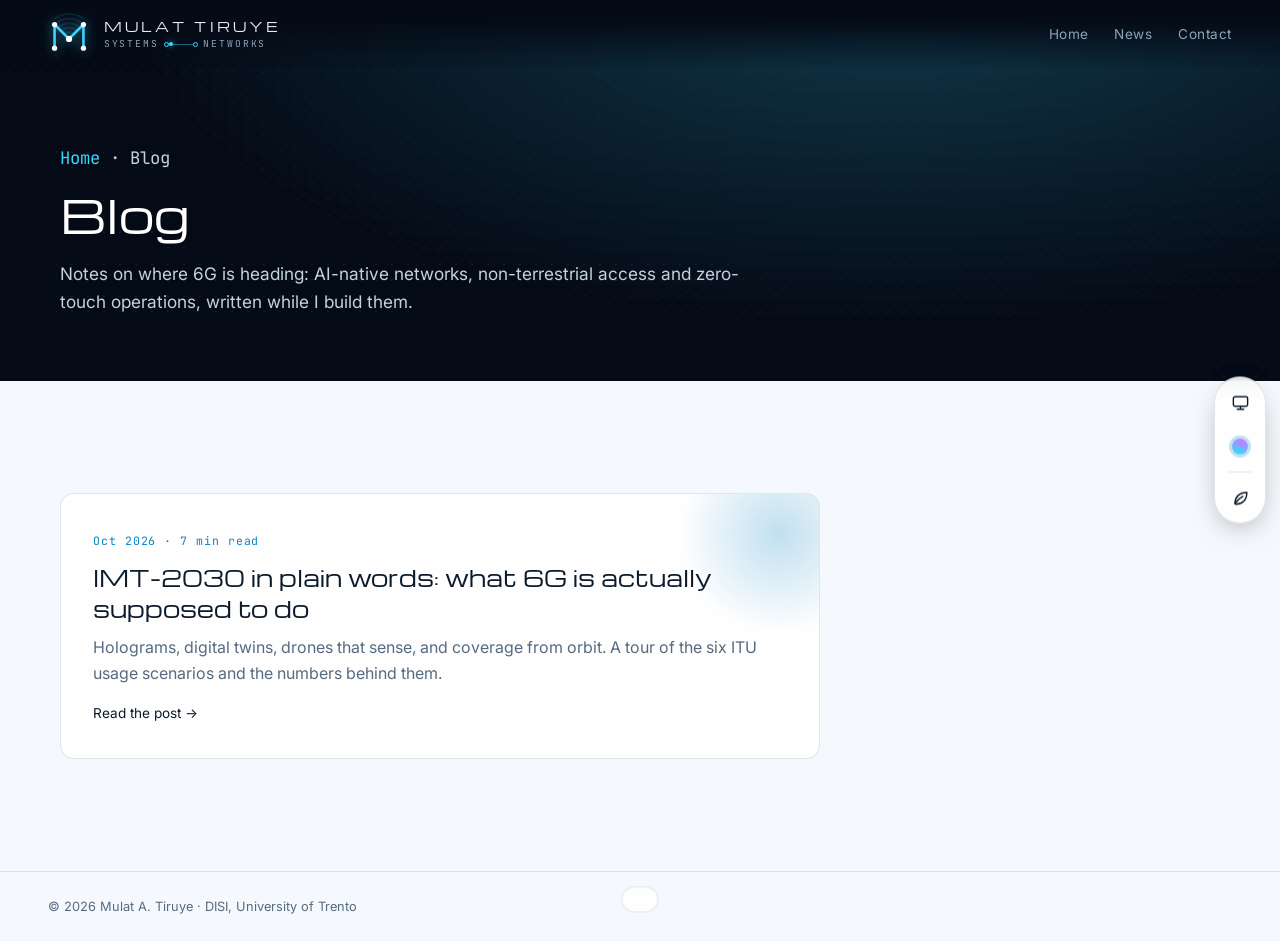
==== blog/index.html @ bb145d87 "Add 6G sky scene to hero and a blog with IMT-2030 post - Hero: original SVG scene, lattice towers, A" ====
<!doctype html>
<html lang="en" data-accent="cyan">
<head>
  <meta charset="utf-8" />
  <meta name="viewport" content="width=device-width, initial-scale=1" />
  <title>Blog · Mulat A. Tiruye</title>
  <meta name="description" content="Notes on 6G, AI-native networks and zero-touch orchestration by Mulat A. Tiruye." />
  <meta name="author" content="Mulat A. Tiruye" />
  <meta name="theme-color" content="#050b16" />
  <link rel="icon" type="image/svg+xml" href="/assets/logo.svg" />
  <link rel="preconnect" href="https://fonts.googleapis.com" />
  <link rel="preconnect" href="https://fonts.gstatic.com" crossorigin />
  <link href="https://fonts.googleapis.com/css2?family=Michroma&family=Inter:wght@400;500;600&family=JetBrains+Mono:wght@400;500&display=swap" rel="stylesheet" />
  <link rel="stylesheet" href="/styles.css" />
  <script>
    (function () {
      var d = document.documentElement, g = function (k) { try { return localStorage.getItem(k); } catch (e) { return null; } };
      var mode = g("mode") || "system", accent = g("accent") || "cyan";
      var eco = g("eco") || ((navigator.connection && navigator.connection.saveData) ? "on" : "off");
      d.dataset.mode = mode; d.dataset.accent = accent; d.dataset.eco = eco;
      d.dataset.theme = mode === "system" ? (matchMedia("(prefers-color-scheme: light)").matches ? "light" : "dark") : mode;
    })();
  </script>
</head>
<body>
  <header class="nav force-dark" id="nav">
    <a class="brand" href="/" aria-label="Mulat A. Tiruye, home">
      <svg class="logo" viewBox="0 0 32 32" aria-hidden="true">
        <g fill="none" stroke="currentColor" stroke-linecap="round" stroke-linejoin="round">
          <path class="logo-m" stroke-width="2" d="M5 26V8l11 11L27 8v18"/>
          <g class="logo-beam">
            <path stroke-width="1.9" d="M13.13 14.9A5 5 0 0 1 18.87 14.9"/>
            <path stroke-width="1.7" d="M11.12 12.04A8.5 8.5 0 0 1 20.88 12.04"/>
            <path stroke-width="1.5" d="M9.12 9.17A12 12 0 0 1 22.88 9.17"/>
            <path stroke-width="1.3" d="M7.11 6.3A15.5 15.5 0 0 1 24.89 6.3"/>
            <path stroke-width="1.1" d="M5.1 3.44A19 19 0 0 1 26.9 3.44"/>
          </g>
        </g>
        <g class="logo-nodes"><circle cx="5" cy="26" r="2"/><circle cx="5" cy="8" r="2"/><circle cx="16" cy="19" r="2.4"/><circle cx="27" cy="8" r="2"/><circle cx="27" cy="26" r="2"/></g>
      </svg>
      <span class="brand-text">MULAT TIRUYE<small class="brand-sub">Systems<i class="brand-link" aria-hidden="true"><span></span></i>Networks</small></span>
    </a>
    <nav>
      <a href="/">Home</a>
      <a href="/#news">News</a>
      <a href="/#contact">Contact</a>
    </nav>
  </header>

  <section class="post-hero force-dark">
    <div class="wrap">
      <p class="crumbs"><a href="/">Home</a> · Blog</p>
      <h1>Blog</h1>
      <p>Notes on where 6G is heading: AI-native networks, non-terrestrial access and zero-touch operations, written while I build them.</p>
    </div>
  </section>

  <main class="section">
    <div class="wrap">
      <ul class="posts">
        <li>
          <a class="blog-card" href="/blog/imt-2030.html">
            <span class="blog-meta">Oct 2026 · 7 min read</span>
            <h3>IMT-2030 in plain words: what 6G is actually supposed to do</h3>
            <p>Holograms, digital twins, drones that sense, and coverage from orbit. A tour of the six ITU usage scenarios and the numbers behind them.</p>
            <span class="more">Read the post →</span>
          </a>
        </li>
      </ul>
    </div>
  </main>

  <footer class="foot">
    <span>© <span id="year"></span> Mulat A. Tiruye · DISI, University of Trento</span>
    <span class="eco-badge">🌱 Eco mode: fewer pixels, less power</span>
  </footer>

  <aside class="dock" aria-label="Display options">
    <button id="modeBtn" data-tip="Theme: system" aria-label="Change colour theme">
      <svg class="mode-ico system" viewBox="0 0 24 24"><rect x="3" y="4" width="18" height="12" rx="2"/><path d="M8 20h8M12 16v4"/></svg>
      <svg class="mode-ico light" viewBox="0 0 24 24"><circle cx="12" cy="12" r="4"/><path d="M12 2v2M12 20v2M4.9 4.9l1.4 1.4M17.7 17.7l1.4 1.4M2 12h2M20 12h2M4.9 19.1l1.4-1.4M17.7 6.3l1.4-1.4"/></svg>
      <svg class="mode-ico dark" viewBox="0 0 24 24"><path d="M20 14.5A8 8 0 1 1 9.5 4a6.5 6.5 0 0 0 10.5 10.5z"/></svg>
    </button>
    <button id="accentBtn" data-tip="Colour: Cyan Nova" aria-label="Change accent colour"><span class="accent-dot"></span></button>
    <div class="dock-sep"></div>
    <button id="ecoBtn" data-tip="Eco mode: off" aria-label="Toggle eco power-saving mode" aria-pressed="false">
      <svg class="leaf" viewBox="0 0 24 24"><path d="M5 19c0-8 5-14 15-14 0 10-6 15-14 15"/><path d="M5 19c3-4 6-7 10-9"/></svg>
    </button>
  </aside>
  <div class="toast" id="toast" role="status" aria-live="polite"></div>

  <script src="/ui.js" defer></script>
</body>
</html>
---- styles.css ----
/* ================= tokens ================= */
:root {
  --bg: #050b16;
  --bg-2: #08121f;
  --surface: rgba(14, 28, 46, 0.6);
  --line: rgba(120, 190, 230, 0.14);
  --text: #e4eef7;
  --text-2: #c3d2df;
  --strong: #ffffff;
  --muted: #8ea3b8;
  --accent: #39d5ff;
  --accent-rgb: 57, 213, 255;
  --on-accent: #031019;
  --glow: 0 0 24px rgba(var(--accent-rgb), 0.45);
  --display: "Michroma", "Inter", sans-serif;
  --sans: "Inter", system-ui, sans-serif;
  --mono: "JetBrains Mono", ui-monospace, monospace;
  --radius: 14px;
  --eco: #3ddc84;
  color-scheme: dark;
}
html[data-accent="violet"] {
  --bg: #0b0716;
  --bg-2: #120b22;
  --surface: rgba(34, 18, 52, 0.6);
  --line: rgba(200, 140, 255, 0.15);
  --accent: #c77dff;
  --accent-rgb: 199, 125, 255;
}

/* light theme (hero + instrument screens stay dark via .force-dark) */
html[data-theme="light"] {
  --bg: #f5f8fc;
  --bg-2: #eaf1f8;
  --surface: rgba(255, 255, 255, 0.85);
  --line: rgba(12, 50, 90, 0.12);
  --text: #0c1b2b;
  --text-2: #2b4054;
  --strong: #000;
  --muted: #566b7f;
  --accent: #0a86c2;
  --accent-rgb: 10, 134, 194;
  --on-accent: #fff;
  --glow: 0 0 18px rgba(var(--accent-rgb), 0.25);
  color-scheme: light;
}
html[data-theme="light"][data-accent="violet"] {
  --bg: #faf7fe;
  --bg-2: #f1eafa;
  --line: rgba(80, 30, 130, 0.12);
  --accent: #7c3aed;
  --accent-rgb: 124, 58, 237;
}
html[data-theme="light"] .force-dark {
  --bg: #050b16; --bg-2: #08121f; --surface: rgba(14, 28, 46, 0.6); --line: rgba(120, 190, 230, 0.14);
  --text: #e4eef7; --text-2: #c3d2df; --strong: #fff; --muted: #8ea3b8;
  --accent: #39d5ff; --accent-rgb: 57, 213, 255; --on-accent: #031019;
  --glow: 0 0 24px rgba(var(--accent-rgb), 0.45);
  color-scheme: dark;
}
html[data-theme="light"][data-accent="violet"] .force-dark {
  --bg: #0b0716; --bg-2: #120b22; --surface: rgba(34, 18, 52, 0.6); --line: rgba(200, 140, 255, 0.15);
  --accent: #c77dff; --accent-rgb: 199, 125, 255;
}

/* ================= base ================= */
* { box-sizing: border-box; }
html { scroll-behavior: smooth; }
body {
  margin: 0;
  background: var(--bg);
  color: var(--text);
  font: 16px/1.65 var(--sans);
  -webkit-font-smoothing: antialiased;
  transition: background 0.5s, color 0.5s;
}
a { color: var(--accent); text-decoration: none; }
a:hover { text-decoration: underline; }
b { color: var(--strong); font-weight: 600; }
.mono { font-family: var(--mono); font-size: 0.78rem; color: var(--muted); }

/* ================= nav ================= */
.nav {
  position: fixed; inset: 0 0 auto 0; z-index: 20;
  display: flex; align-items: center; gap: 2rem;
  padding: 0.85rem clamp(1rem, 4vw, 3rem);
  color: var(--text);
  background: linear-gradient(var(--bg) 30%, transparent);
  transition: background 0.4s;
}
.brand { color: var(--text); display: flex; align-items: center; gap: 0.85rem; }
.brand:hover { text-decoration: none; }
.logo { width: 42px; height: 42px; color: var(--accent); overflow: visible; filter: drop-shadow(0 0 6px rgba(var(--accent-rgb), 0.55)); transition: filter 0.3s, transform 0.3s; }
.brand:hover .logo { filter: drop-shadow(0 0 12px rgba(var(--accent-rgb), 0.95)); transform: scale(1.06); }
.logo-nodes { fill: var(--strong); }
.logo-m { stroke-dasharray: 80; stroke-dashoffset: 80; animation: draw 1.4s 0.2s ease-out forwards; }
@keyframes draw { to { stroke-dashoffset: 0; } }
.logo-beam path { opacity: 0.12; animation: beam 2.6s ease-out infinite; }
.logo-beam path:nth-child(2) { animation-delay: 0.18s; }
.logo-beam path:nth-child(3) { animation-delay: 0.36s; }
.logo-beam path:nth-child(4) { animation-delay: 0.54s; }
.logo-beam path:nth-child(5) { animation-delay: 0.72s; }
@keyframes beam { 0% { opacity: 0.12; } 18% { opacity: 1; } 60%, 100% { opacity: 0.12; } }
.brand-text { font-family: var(--display); font-size: 0.82rem; letter-spacing: 0.24em; display: flex; flex-direction: column; gap: 0.2rem; line-height: 1.2; }
/* Systems o--*--o Networks: a tiny link with a packet in flight */
.brand-sub { display: flex; align-items: center; gap: 0.5rem; font-family: var(--mono); font-size: 0.6rem; letter-spacing: 0.2em; text-transform: uppercase; color: var(--muted); }
.brand-link { position: relative; display: inline-block; width: 28px; height: 1px; background: rgba(var(--accent-rgb), 0.45); }
.brand-link::before, .brand-link::after { content: ""; position: absolute; top: -2px; width: 5px; height: 5px; border-radius: 50%; border: 1px solid var(--accent); background: var(--bg); box-sizing: border-box; }
.brand-link::before { left: -3px; }
.brand-link::after { right: -3px; }
.brand-link span { position: absolute; top: -1.5px; left: 2px; width: 4px; height: 4px; border-radius: 50%; background: var(--accent); box-shadow: 0 0 6px var(--accent); animation: pkt 1.8s ease-in-out infinite alternate; }
@keyframes pkt { to { left: calc(100% - 6px); } }
.nav nav { display: flex; gap: 1.6rem; margin-left: auto; }
.nav nav a { color: var(--muted); font-size: 0.85rem; letter-spacing: 0.04em; position: relative; }
.nav nav a::after { content: ""; position: absolute; left: 0; right: 0; bottom: -4px; height: 1px; background: var(--accent); transform: scaleX(0); transition: transform 0.25s; }
.nav nav a:hover { color: var(--text); text-decoration: none; }
.nav nav a:hover::after { transform: scaleX(1); }

/* ================= hero ================= */
.hero {
  position: relative; min-height: 100vh; min-height: 100svh;
  display: grid; place-items: center; text-align: center; overflow: hidden;
  background: radial-gradient(ellipse at 50% 40%, rgba(var(--accent-rgb), 0.12), transparent 60%), var(--bg);
  color: var(--text);
}
#heroCanvas { position: absolute; inset: 0; width: 100%; height: 100%; }
.hero-inner { position: relative; z-index: 2; padding: 6rem 1rem 4rem; max-width: 1100px; }
.hero h1 {
  font-family: var(--display); font-weight: 400; text-transform: uppercase;
  font-size: clamp(1.8rem, 6vw, 4.6rem); line-height: 1.15; margin: 0;
  letter-spacing: 0.02em; color: var(--strong);
  text-shadow: 0 0 18px rgba(var(--accent-rgb), 0.55), 0 0 60px rgba(var(--accent-rgb), 0.25);
}
.hero h1 .small { display: block; font-size: 0.5em; letter-spacing: 0.12em; margin-bottom: 0.4em; }
.lede { max-width: 640px; margin: 1.8rem auto 0; color: var(--text-2); font-size: 1.08rem; }
.cta { display: flex; gap: 0.8rem; justify-content: center; flex-wrap: wrap; margin-top: 2rem; }
.btn {
  display: inline-block; padding: 0.7rem 1.3rem; border-radius: 99px;
  border: 1px solid rgba(var(--accent-rgb), 0.4); color: var(--text);
  font-size: 0.9rem; font-weight: 500; transition: 0.2s;
}
.btn:hover { text-decoration: none; border-color: var(--accent); box-shadow: var(--glow); }
.btn.primary { background: var(--accent); color: var(--on-accent); border-color: var(--accent); }
.btn[aria-disabled="true"] { opacity: 0.45; cursor: default; pointer-events: none; }
.keywords {
  list-style: none; padding: 0.7rem 0 0; margin: 3rem auto 0;
  display: flex; flex-wrap: wrap; justify-content: center; gap: 0.35rem 1.1rem;
  border-top: 1px solid rgba(var(--accent-rgb), 0.35);
  font-family: var(--mono); font-size: 0.72rem; letter-spacing: 0.08em; text-transform: uppercase; color: var(--text-2);
}
.keywords li + li::before { content: "·"; margin-right: 1.1rem; color: var(--accent); }
.scroll-cue {
  position: absolute; bottom: 2rem; left: 50%; z-index: 2; width: 22px; height: 36px;
  border: 1px solid var(--muted); border-radius: 12px; transform: translateX(-50%);
}
.scroll-cue::after {
  content: ""; position: absolute; left: 50%; top: 7px; width: 3px; height: 7px;
  background: var(--accent); border-radius: 2px; transform: translateX(-50%);
  animation: cue 1.8s infinite;
}
@keyframes cue { 0% { opacity: 0; transform: translate(-50%, 0); } 40% { opacity: 1; } 100% { opacity: 0; transform: translate(-50%, 12px); } }

/* ================= sections ================= */
.section { padding: clamp(4rem, 9vw, 7rem) 0; position: relative; }
.section.alt { background: var(--bg-2); border-block: 1px solid var(--line); }
.wrap { width: min(1160px, 100% - 2rem); margin-inline: auto; }
.sec-head { margin-bottom: 2.5rem; max-width: 680px; }
.sec-num { font-family: var(--mono); font-size: 0.75rem; color: var(--accent); letter-spacing: 0.2em; }
.sec-head h2 { font-family: var(--display); font-weight: 400; font-size: clamp(1.4rem, 3vw, 2rem); margin: 0.4rem 0 0.6rem; letter-spacing: 0.03em; }
.sec-head p { color: var(--muted); margin: 0; }

/* BUC-6G stack panel */
.stack-panel {
  display: grid; grid-template-columns: 1fr 1.1fr; gap: clamp(1.5rem, 4vw, 3.5rem); align-items: center;
  margin-bottom: 2rem; padding: clamp(1.5rem, 4vw, 3rem);
  border: 1px solid var(--line); border-radius: var(--radius);
  background:
    radial-gradient(ellipse at 85% 50%, rgba(var(--accent-rgb), 0.16), transparent 60%),
    radial-gradient(circle, rgba(var(--accent-rgb), 0.12) 1px, transparent 1.5px) 0 0 / 14px 14px,
    var(--bg-2);
  box-shadow: 0 30px 80px -40px rgba(var(--accent-rgb), 0.45);
}
.stack-tag { font-family: var(--display); font-size: 0.75rem; letter-spacing: 0.35em; color: var(--accent); margin: 0; }
.stack-copy h3 { font-family: var(--display); font-weight: 400; font-size: clamp(1.15rem, 2.4vw, 1.6rem); line-height: 1.4; margin: 0.8rem 0 1rem; }
.stack-copy p:last-child { color: var(--muted); margin: 0; }
.stack { list-style: none; margin: 0; padding: 0; display: grid; gap: 0.55rem; position: relative; }
.stack::before {
  content: ""; position: absolute; left: 4.7rem; top: 0; bottom: 0; width: 1px;
  background: linear-gradient(transparent, rgba(var(--accent-rgb), 0.6), transparent);
}
.stack::after {
  content: ""; position: absolute; left: calc(4.7rem - 2px); top: 0; width: 5px; height: 18px; border-radius: 3px;
  background: var(--accent); box-shadow: var(--glow); animation: bus 3.2s ease-in-out infinite alternate;
}
@keyframes bus { from { top: 0; } to { top: calc(100% - 18px); } }
.stack li {
  display: flex; align-items: center; gap: 1rem; padding: 0.8rem 1rem;
  border: 1px solid var(--line); border-radius: 10px; background: rgba(var(--accent-rgb), 0.04);
  transition: 0.25s;
}
.stack li:hover { border-color: rgba(var(--accent-rgb), 0.55); background: rgba(var(--accent-rgb), 0.1); transform: translateX(4px); }
.stack span { width: 3.2rem; font-family: var(--display); font-size: 0.72rem; letter-spacing: 0.1em; color: var(--accent); }
.stack em { font-style: normal; font-size: 0.88rem; color: var(--text-2); }

.grid-4 { display: grid; grid-template-columns: repeat(auto-fit, minmax(240px, 1fr)); gap: 1rem; }
.theme, .project, .lab-card {
  background: var(--surface); border: 1px solid var(--line); border-radius: var(--radius);
  padding: 1.4rem; transition: border-color 0.25s, transform 0.25s;
}
.theme:hover, .project:hover { border-color: rgba(var(--accent-rgb), 0.5); transform: translateY(-3px); }
.theme-ico { color: var(--accent); font-size: 1.3rem; }
.theme h3 { font-size: 1rem; margin: 0.6rem 0 0.4rem; }
.theme p { margin: 0; color: var(--muted); font-size: 0.92rem; }

/* projects */
.projects { display: grid; grid-template-columns: repeat(auto-fit, minmax(300px, 1fr)); gap: 1rem; }
.project header { display: flex; align-items: baseline; justify-content: space-between; gap: 1rem; }
.project .pname { font-family: var(--display); font-size: 0.95rem; letter-spacing: 0.06em; }
.project .period { font-family: var(--mono); font-size: 0.72rem; color: var(--muted); white-space: nowrap; }
.project h3 { font-size: 0.98rem; font-weight: 500; color: var(--text-2); margin: 0.4rem 0 0.6rem; }
.project p { color: var(--muted); font-size: 0.9rem; margin: 0 0 1rem; }
.status { display: inline-flex; align-items: center; gap: 0.35rem; font-family: var(--mono); font-size: 0.68rem; color: var(--accent); margin-left: 0.6rem; }
.status::before { content: ""; width: 6px; height: 6px; border-radius: 50%; background: var(--accent); animation: pulse 1.6s infinite; }
@keyframes pulse { 50% { opacity: 0.25; } }
.tags { display: flex; flex-wrap: wrap; gap: 0.4rem; padding: 0; margin: 0; list-style: none; }
.tags li { font-family: var(--mono); font-size: 0.7rem; padding: 0.15rem 0.55rem; border-radius: 6px; background: rgba(var(--accent-rgb), 0.1); color: var(--accent); }
.more { display: inline-block; margin-top: 1rem; font-size: 0.85rem; }

/* placeholders */
.soon {
  list-style: none; display: flex; flex-direction: column; justify-content: flex-end; gap: 0.3rem;
  min-height: 170px; padding: 1.4rem; border-radius: var(--radius);
  border: 1px dashed rgba(var(--accent-rgb), 0.3);
  background: repeating-linear-gradient(135deg, transparent 0 14px, rgba(var(--accent-rgb), 0.035) 14px 28px);
}
.soon p { margin: 0; color: var(--muted); }
.soon-n { font-family: var(--display); font-size: 1.6rem; color: rgba(var(--accent-rgb), 0.35); margin-bottom: auto; }
.reading .soon { min-height: 120px; }

/* lab */
.lab-grid { display: grid; grid-template-columns: repeat(auto-fit, minmax(320px, 1fr)); gap: 1rem; }
.lab-top { display: flex; justify-content: space-between; align-items: baseline; flex-wrap: wrap; gap: 0.5rem; margin-bottom: 0.8rem; }
.lab-top h3 { margin: 0; font-size: 1rem; }
.lab-card canvas { width: 100%; height: auto; display: block; border-radius: 10px; background: #060d18; }
.controls { display: grid; grid-template-columns: 1fr 1fr; gap: 1rem; margin-top: 1rem; }
.controls label { font-size: 0.8rem; color: var(--muted); display: flex; flex-direction: column; gap: 0.3rem; }
.controls output { font-family: var(--mono); color: var(--text); }
.controls label.readout output { font-size: 1.1rem; color: var(--accent); }
input[type="range"] { accent-color: var(--accent); width: 100%; }

/* publications */
.pubs { list-style: none; padding: 0; margin: 0; display: grid; gap: 0.2rem; }
.pubs li { display: grid; grid-template-columns: 4.5rem 1fr; gap: 1rem; padding: 1.1rem 0; border-bottom: 1px solid var(--line); }
.pubs .yr { font-family: var(--display); font-size: 0.85rem; color: var(--accent); padding-top: 0.15rem; }
.pubs .t { font-weight: 500; color: var(--text); display: block; }
.pubs .a { color: var(--muted); font-size: 0.88rem; }
.pubs .v { font-family: var(--mono); font-size: 0.72rem; color: var(--muted); margin-top: 0.3rem; }

/* news */
.two-col { display: grid; grid-template-columns: 1.4fr 1fr; gap: 3rem; }
.timeline { list-style: none; margin: 0; padding: 0 0 0 1.2rem; border-left: 1px solid var(--line); }
.timeline li { position: relative; padding: 0 0 1.6rem 0.6rem; }
.timeline li::before {
  content: ""; position: absolute; left: -1.55rem; top: 0.45rem; width: 9px; height: 9px; border-radius: 50%;
  background: var(--bg); border: 2px solid var(--accent);
}
.timeline li:first-child::before { background: var(--accent); box-shadow: var(--glow); }
.timeline .meta { font-family: var(--mono); font-size: 0.72rem; color: var(--muted); }
.timeline .meta span { color: var(--accent); margin-left: 0.6rem; }
.timeline p { margin: 0.2rem 0 0; color: var(--text-2); font-size: 0.94rem; }
.reading { list-style: none; padding: 0; margin: 0; display: grid; gap: 0.7rem; }
.reading a { display: block; padding: 1rem 1.1rem; border: 1px solid var(--line); border-radius: 10px; background: var(--surface); color: var(--text); transition: 0.2s; }
.reading a:hover { text-decoration: none; border-color: rgba(var(--accent-rgb), 0.5); }
.reading .org { display: block; font-family: var(--mono); font-size: 0.68rem; color: var(--accent); letter-spacing: 0.06em; text-transform: uppercase; }
.reading .ttl { font-size: 0.9rem; }

/* contact */
.contact { text-align: center; background: radial-gradient(ellipse at 50% 100%, rgba(var(--accent-rgb), 0.15), transparent 60%); }
.contact .kicker { font-family: var(--display); font-size: 0.72rem; letter-spacing: 0.4em; text-transform: uppercase; color: var(--muted); margin: 0 0 1.2rem; }
.contact h2 { font-family: var(--display); font-weight: 400; font-size: clamp(1.2rem, 3vw, 1.8rem); max-width: 720px; margin: 0 auto; line-height: 1.5; }
.foot { display: flex; justify-content: space-between; flex-wrap: wrap; gap: 0.5rem; padding: 1.5rem clamp(1rem, 4vw, 3rem); border-top: 1px solid var(--line); color: var(--muted); font-size: 0.8rem; }
.eco-badge { color: var(--eco); display: none; }
html[data-eco="on"] .eco-badge { display: inline; }

/* ================= right-side dock ================= */
.dock {
  position: fixed; right: 14px; top: 50%; transform: translateY(-50%); z-index: 30;
  display: flex; flex-direction: column; gap: 6px; padding: 6px;
  background: var(--surface); border: 1px solid var(--line); border-radius: 99px;
  backdrop-filter: blur(10px); -webkit-backdrop-filter: blur(10px);
  box-shadow: 0 10px 30px -12px rgba(0, 0, 0, 0.5);
}
.dock button {
  position: relative; width: 38px; height: 38px; border-radius: 50%; border: 0; padding: 0;
  display: grid; place-items: center; cursor: pointer;
  background: transparent; color: var(--text); transition: background 0.2s, transform 0.2s;
}
.dock button:hover { background: rgba(var(--accent-rgb), 0.14); transform: scale(1.08); }
.dock button:focus-visible { outline: 2px solid var(--accent); outline-offset: 2px; }
.dock svg { width: 19px; height: 19px; fill: none; stroke: currentColor; stroke-width: 1.8; stroke-linecap: round; stroke-linejoin: round; }
.dock [data-tip]::after {
  content: attr(data-tip); position: absolute; right: calc(100% + 12px); top: 50%; transform: translateY(-50%) translateX(6px);
  white-space: nowrap; font: 500 0.72rem var(--mono); color: var(--text);
  background: var(--surface); border: 1px solid var(--line); border-radius: 8px; padding: 0.3rem 0.6rem;
  opacity: 0; pointer-events: none; transition: 0.2s; backdrop-filter: blur(10px);
}
.dock button:hover::after, .dock button:focus-visible::after { opacity: 1; transform: translateY(-50%); }
.mode-ico { display: none; }
html[data-mode="system"] .mode-ico.system, html[data-mode="light"] .mode-ico.light, html[data-mode="dark"] .mode-ico.dark { display: block; }
.accent-dot { width: 16px; height: 16px; border-radius: 50%; background: conic-gradient(from 200deg, #39d5ff, #c77dff, #39d5ff); box-shadow: 0 0 0 3px rgba(var(--accent-rgb), 0.25); }
html[data-accent="violet"] .accent-dot { background: conic-gradient(from 20deg, #c77dff, #39d5ff, #c77dff); }
#ecoBtn .leaf { transition: transform 0.4s; }
html[data-eco="on"] #ecoBtn { color: var(--eco); background: rgba(61, 220, 132, 0.15); box-shadow: 0 0 14px rgba(61, 220, 132, 0.35); }
html[data-eco="on"] #ecoBtn .leaf { transform: rotate(-14deg); }
.dock-sep { height: 1px; margin: 0 8px; background: var(--line); }

/* toast */
.toast {
  position: fixed; left: 50%; bottom: 24px; z-index: 40; transform: translate(-50%, 140%);
  display: flex; align-items: center; gap: 0.8rem;
  max-width: min(92vw, 460px); padding: 0.75rem 1.1rem; border-radius: 99px;
  background: var(--surface); color: var(--text); border: 1px solid var(--line);
  backdrop-filter: blur(12px); -webkit-backdrop-filter: blur(12px);
  font-size: 0.88rem; box-shadow: 0 16px 40px -16px rgba(0, 0, 0, 0.6);
  transition: transform 0.35s cubic-bezier(.2, .9, .3, 1.3);
}
.toast.show { transform: translate(-50%, 0); }
.toast button { border: 0; border-radius: 99px; padding: 0.3rem 0.8rem; background: var(--eco); color: #04160b; font: 600 0.78rem var(--sans); cursor: pointer; }

/* reveal */
.reveal { opacity: 0; transform: translateY(18px); transition: opacity 0.7s, transform 0.7s; }
.reveal.in { opacity: 1; transform: none; }

/* ================= eco / power saving ================= */
html[data-eco="on"] { scroll-behavior: auto; }
html[data-eco="on"] *, html[data-eco="on"] *::before, html[data-eco="on"] *::after {
  animation: none !important; transition: none !important;
}
html[data-eco="on"] .logo-m { stroke-dashoffset: 0; }
html[data-eco="on"] .logo-beam path { opacity: 0.55; }
html[data-eco="on"] .reveal { opacity: 1; transform: none; }
html[data-eco="on"] .nav, html[data-eco="on"] .dock, html[data-eco="on"] .toast { backdrop-filter: none; -webkit-backdrop-filter: none; }

/* ================= responsive ================= */
@media (max-width: 860px) {
  .nav nav { display: none; }
  .logo { width: 36px; height: 36px; }
  .brand-sub { font-size: 0.55rem; }
  .two-col, .stack-panel { grid-template-columns: 1fr; }
  .controls { grid-template-columns: 1fr; }
  .lab-grid, .projects { grid-template-columns: 1fr; }
  .pubs li { grid-template-columns: 1fr; gap: 0.2rem; }
  .dock { top: auto; bottom: 16px; right: 12px; transform: none; }
  .dock [data-tip]::after { display: none; }
  .toast { bottom: 88px; }
}
@media (max-height: 860px) { .scroll-cue { display: none; } }
@media (prefers-reduced-motion: reduce) {
  html { scroll-behavior: auto; }
  .reveal { opacity: 1; transform: none; transition: none; }
  .scroll-cue::after, .status::before, .stack::after, .logo-beam path, .brand-link span { animation: none; }
  .logo-m { animation: none; stroke-dashoffset: 0; }
}

/* ================= hero sky scene ================= */
.sky { position: absolute; inset: 0; width: 100%; height: 100%; z-index: 1; color: var(--accent); pointer-events: none; overflow: visible; }
.sky text { font-family: var(--mono); font-size: 13px; letter-spacing: 0.12em; fill: currentColor; }
.sky .tag { text-anchor: middle; font-size: 12px; opacity: 0.8; }
.ruler path { stroke: rgba(var(--accent-rgb), 0.35); stroke-width: 1; fill: none; }
.ruler text { fill: rgba(var(--accent-rgb), 0.6); font-size: 11px; }
.orbit { fill: none; stroke: rgba(var(--accent-rgb), 0.25); stroke-width: 1.2; stroke-dasharray: 2 8; }
.orbiter { transform-box: view-box; transform-origin: 800px 1700px; animation: orbit 70s linear infinite; }
.orbiter.late { animation-delay: -35s; }
@keyframes orbit { from { transform: rotate(-34deg); } to { transform: rotate(34deg); } }
.spot { fill: url(#spot); }
.st-body rect, .st-body circle { fill: rgba(var(--accent-rgb), 0.18); stroke: currentColor; stroke-width: 1.4; }
.st-body path, .hp-cells { stroke: currentColor; stroke-width: 1; fill: none; opacity: 0.7; }
.links path { fill: none; stroke: currentColor; stroke-width: 1.4; stroke-dasharray: 3 9; opacity: 0.6; animation: flow 1.4s linear infinite; }
.links .faint { opacity: 0.18; animation-duration: 3s; }
@keyframes flow { to { stroke-dashoffset: -24; } }
.float { animation: bob 4.5s ease-in-out infinite; }
.float.late { animation-delay: -2.2s; }
.float.slow { animation: drift 14s ease-in-out infinite; }
@keyframes bob { 50% { transform: translateY(-12px); } }
@keyframes drift { 50% { transform: translate(26px, -8px); } }
.hp-body path, .hp-body rect { fill: rgba(var(--accent-rgb), 0.16); stroke: currentColor; stroke-width: 1.4; stroke-linejoin: round; }
.hp-prop path, .dr-frame path { stroke: currentColor; stroke-width: 1.6; fill: none; stroke-linecap: round; }
.dr-frame rect { fill: rgba(var(--accent-rgb), 0.2); stroke: currentColor; stroke-width: 1.4; }
.dr-rotor ellipse { fill: rgba(var(--accent-rgb), 0.25); stroke: currentColor; stroke-width: 0.8; transform-box: fill-box; transform-origin: center; animation: spin 0.18s linear infinite alternate; }
@keyframes spin { to { transform: scaleX(0.35); } }
.dr-led { fill: #fff; animation: blink 1.2s steps(2) infinite; }
@keyframes blink { 50% { opacity: 0.2; } }
.horizon { fill: url(#horizon); }
.traces path { fill: none; stroke: rgba(var(--accent-rgb), 0.55); stroke-width: 1.4; }
.tower.far { opacity: 0.45; }
.tw-frame path { stroke: currentColor; stroke-width: 2; fill: none; stroke-linejoin: round; }
.tw-frame .tw-brace { stroke-width: 0.9; opacity: 0.55; }
.tw-panel rect, .tw-panel circle { fill: rgba(var(--accent-rgb), 0.22); stroke: currentColor; stroke-width: 1.4; }
.tw-wave path { fill: none; stroke: currentColor; stroke-width: 1.6; stroke-linecap: round; opacity: 0.1; animation: tw 2.4s ease-out infinite; }
.tw-wave path:nth-child(2) { animation-delay: 0.3s; }
.tw-wave path:nth-child(3) { animation-delay: 0.6s; }
@keyframes tw { 15% { opacity: 1; } 70%, 100% { opacity: 0.08; } }
.tw-beacon { fill: #ff5a6e; animation: blink 1.6s steps(2) infinite; }
.edge rect { fill: rgba(var(--accent-rgb), 0.12); stroke: currentColor; stroke-width: 1.3; }
.edge .leds { stroke: currentColor; stroke-width: 2.5; stroke-linecap: round; animation: blink 0.9s steps(2) infinite; }
.chip rect { fill: rgba(var(--accent-rgb), 0.3); }
.chip path { stroke: currentColor; stroke-width: 1.6; }
.chip text { text-anchor: middle; font-family: var(--display); font-size: 13px; fill: #fff; letter-spacing: 0.05em; }
.chip { animation: bob 3.2s ease-in-out infinite; }
.hero-inner { z-index: 3; }

/* ================= blog ================= */
.blog-card {
  display: block; max-width: 760px; padding: clamp(1.4rem, 3vw, 2rem); color: var(--text);
  border: 1px solid var(--line); border-radius: var(--radius); background: var(--surface);
  position: relative; overflow: hidden; transition: border-color 0.25s, transform 0.25s;
}
.blog-card::after { content: ""; position: absolute; right: -60px; top: -60px; width: 200px; height: 200px; border-radius: 50%; background: radial-gradient(rgba(var(--accent-rgb), 0.25), transparent 70%); }
.blog-card:hover { text-decoration: none; border-color: rgba(var(--accent-rgb), 0.55); transform: translateY(-3px); }
.blog-card h3 { font-family: var(--display); font-weight: 400; font-size: clamp(1.05rem, 2.2vw, 1.35rem); line-height: 1.45; margin: 0.6rem 0; }
.blog-card p { color: var(--muted); margin: 0; }
.blog-meta { font-family: var(--mono); font-size: 0.72rem; color: var(--accent); letter-spacing: 0.08em; }

.post-hero {
  padding: 9rem 0 4rem; position: relative; overflow: hidden; color: var(--text);
  background: radial-gradient(ellipse at 70% 0%, rgba(var(--accent-rgb), 0.22), transparent 60%),
    radial-gradient(circle, rgba(var(--accent-rgb), 0.12) 1px, transparent 1.5px) 0 0 / 16px 16px, var(--bg);
}
.post-hero h1 { font-family: var(--display); font-weight: 400; font-size: clamp(1.6rem, 4.4vw, 2.8rem); line-height: 1.3; margin: 0.8rem 0 1rem; max-width: 900px; color: var(--strong); }
.post-hero p { color: var(--text-2); max-width: 680px; margin: 0; font-size: 1.08rem; }
.crumbs { font-family: var(--mono); font-size: 0.75rem; color: var(--muted); }
.crumbs a { color: var(--accent); }
.prose { max-width: 760px; margin-inline: auto; font-size: 1.04rem; }
.prose h2 { font-family: var(--display); font-weight: 400; font-size: clamp(1.2rem, 2.6vw, 1.55rem); margin: 3rem 0 1rem; line-height: 1.4; }
.prose h3 { font-size: 1.05rem; margin: 2rem 0 0.5rem; }
.prose p, .prose li { color: var(--text-2); }
.prose li + li { margin-top: 0.4rem; }
.prose blockquote { margin: 2rem 0; padding: 1rem 1.4rem; border-left: 3px solid var(--accent); background: rgba(var(--accent-rgb), 0.06); border-radius: 0 10px 10px 0; color: var(--text); }
.prose .note { font-size: 0.85rem; color: var(--muted); }
.scenarios { list-style: none; padding: 0; margin: 1.5rem 0; display: grid; grid-template-columns: repeat(auto-fit, minmax(220px, 1fr)); gap: 0.8rem; }
.scenarios li { margin: 0; padding: 1.1rem 1.2rem; border: 1px solid var(--line); border-radius: 12px; background: var(--surface); }
.scenarios li.new { border-color: rgba(var(--accent-rgb), 0.5); }
.scenarios b { display: block; font-size: 0.95rem; }
.scenarios small { font-family: var(--mono); font-size: 0.66rem; letter-spacing: 0.08em; color: var(--accent); text-transform: uppercase; }
.scenarios span { display: block; font-size: 0.88rem; color: var(--muted); margin-top: 0.35rem; }
.wheel { display: block; width: min(440px, 100%); margin: 1.5rem auto; color: var(--accent); }
.wheel text { font-family: var(--mono); font-size: 10px; fill: var(--text); text-anchor: middle; }
.wheel .hub { font-family: var(--display); font-size: 13px; fill: var(--accent); }
.table-wrap { overflow-x: auto; margin: 1.5rem 0; border: 1px solid var(--line); border-radius: 12px; }
.prose table { width: 100%; border-collapse: collapse; font-size: 0.9rem; }
.prose th, .prose td { padding: 0.7rem 0.9rem; text-align: left; border-bottom: 1px solid var(--line); }
.prose th { font-family: var(--mono); font-size: 0.72rem; letter-spacing: 0.08em; text-transform: uppercase; color: var(--muted); background: rgba(var(--accent-rgb), 0.05); }
.prose td:nth-child(2) { font-family: var(--mono); color: var(--accent); white-space: nowrap; }
.prose tr:last-child td { border-bottom: 0; }
.post-foot { display: flex; justify-content: space-between; gap: 1rem; flex-wrap: wrap; margin-top: 3rem; padding-top: 1.5rem; border-top: 1px solid var(--line); }
.posts { list-style: none; padding: 0; margin: 0; display: grid; gap: 1rem; }
.wheel .w-old { fill: rgba(var(--accent-rgb), 0.06); }
.wheel .w-new { fill: rgba(var(--accent-rgb), 0.3); }
.wheel .w-hub { fill: rgba(var(--accent-rgb), 0.14); }
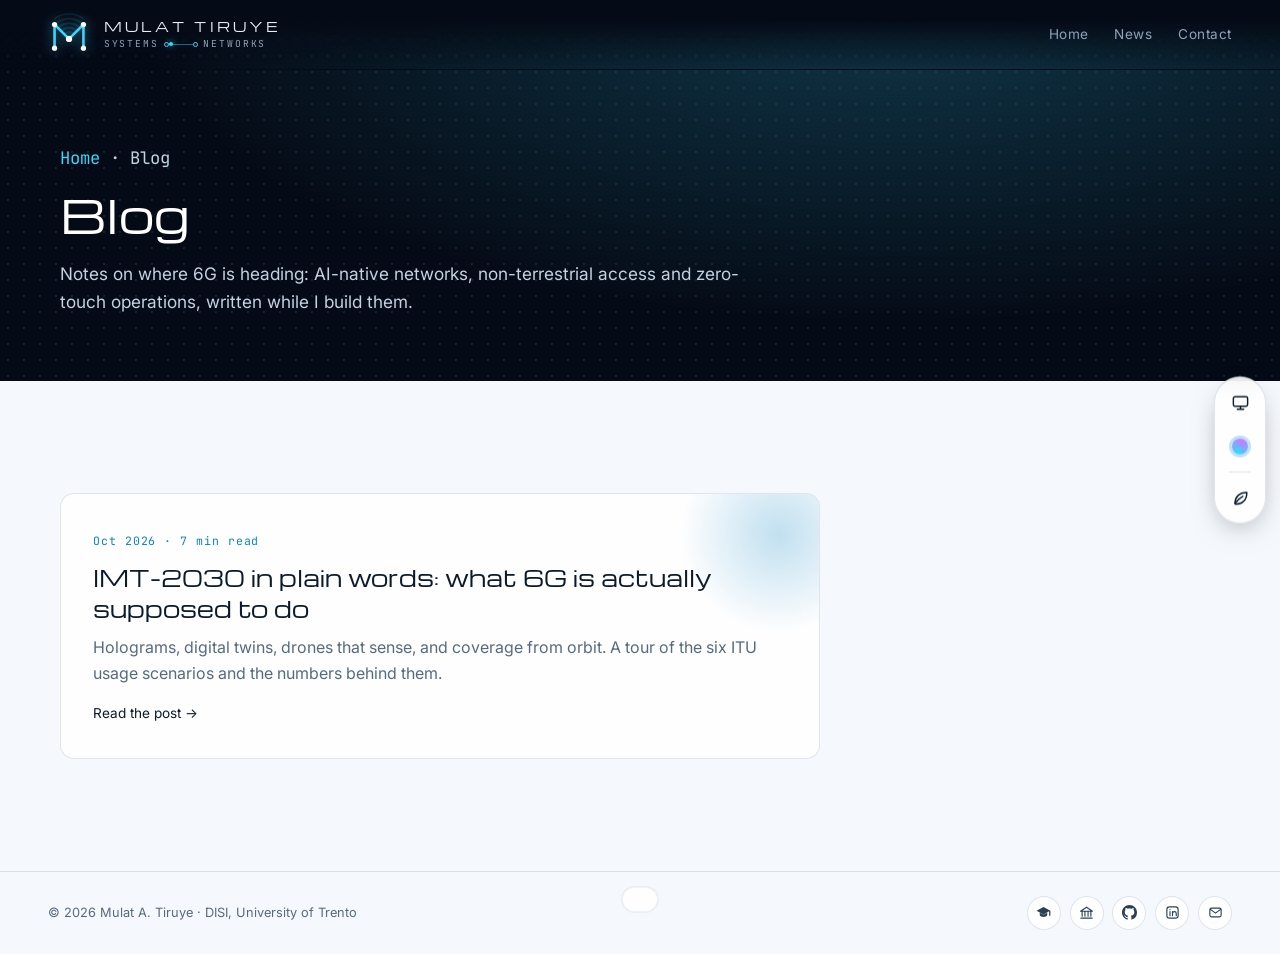
==== commit 16ebbb01: "Add Scholar/UniTrento links, mobile menu, glass nav, social preview - Google Scholar and UniTrento p" ====
--- a/blog/index.html
+++ b/blog/index.html
@@ -8,6 +8,9 @@
   <meta name="author" content="Mulat A. Tiruye" />
   <meta name="theme-color" content="#050b16" />
   <link rel="icon" type="image/svg+xml" href="/assets/logo.svg" />
+  <link rel="apple-touch-icon" href="/assets/apple-touch-icon.png" />
+  <meta property="og:image" content="https://matcompute.vercel.app/assets/og.png" />
+  <meta name="twitter:card" content="summary_large_image" />
   <link rel="preconnect" href="https://fonts.googleapis.com" />
   <link rel="preconnect" href="https://fonts.gstatic.com" crossorigin />
   <link href="https://fonts.googleapis.com/css2?family=Michroma&family=Inter:wght@400;500;600&family=JetBrains+Mono:wght@400;500&display=swap" rel="stylesheet" />
@@ -23,6 +26,13 @@
   </script>
 </head>
 <body>
+  <svg width="0" height="0" style="position:absolute" aria-hidden="true">
+    <symbol id="i-scholar" viewBox="0 0 24 24"><path fill="currentColor" stroke="none" d="M12 3 1 9l11 6 9-4.9V17h2V9L12 3zm-6 9.2V16c0 1.7 2.7 3 6 3s6-1.3 6-3v-3.8l-6 3.3-6-3.3z"/></symbol>
+    <symbol id="i-unitn" viewBox="0 0 24 24"><path d="M3 21h18M5 10v8M9.5 10v8M14.5 10v8M19 10v8M2.5 10h19L12 3.5z"/></symbol>
+    <symbol id="i-github" viewBox="0 0 16 16"><path fill="currentColor" stroke="none" d="M8 0C3.58 0 0 3.58 0 8c0 3.54 2.29 6.53 5.47 7.59.4.07.55-.17.55-.38 0-.19-.01-.82-.01-1.49-2.01.37-2.53-.49-2.69-.94-.09-.23-.48-.94-.82-1.13-.28-.15-.68-.52-.01-.53.63-.01 1.08.58 1.23.82.72 1.21 1.87.87 2.33.66.07-.52.28-.87.51-1.07-1.78-.2-3.64-.89-3.64-3.95 0-.87.31-1.59.82-2.15-.08-.2-.36-1.02.08-2.12 0 0 .67-.21 2.2.82.64-.18 1.32-.27 2-.27.68 0 1.36.09 2 .27 1.53-1.04 2.2-.82 2.2-.82.44 1.1.16 1.92.08 2.12.51.56.82 1.27.82 2.15 0 3.07-1.87 3.75-3.65 3.95.29.25.54.73.54 1.48 0 1.07-.01 1.93-.01 2.2 0 .21.15.46.55.38A8.013 8.013 0 0016 8c0-4.42-3.58-8-8-8z"/></symbol>
+    <symbol id="i-linkedin" viewBox="0 0 24 24"><rect x="3" y="3" width="18" height="18" rx="4"/><path d="M8 10.5V17M8 7.3v.2M12 17v-6.5M12 13.5a3 3 0 0 1 6 0V17"/></symbol>
+    <symbol id="i-mail" viewBox="0 0 24 24"><rect x="3" y="5" width="18" height="14" rx="2.5"/><path d="m4 7 8 6 8-6"/></symbol>
+  </svg>
   <header class="nav force-dark" id="nav">
     <a class="brand" href="/" aria-label="Mulat A. Tiruye, home">
       <svg class="logo" viewBox="0 0 32 32" aria-hidden="true">
@@ -40,11 +50,12 @@
       </svg>
       <span class="brand-text">MULAT TIRUYE<small class="brand-sub">Systems<i class="brand-link" aria-hidden="true"><span></span></i>Networks</small></span>
     </a>
-    <nav>
+    <nav id="navLinks">
       <a href="/">Home</a>
       <a href="/#news">News</a>
       <a href="/#contact">Contact</a>
     </nav>
+    <button class="menu-btn" id="menuBtn" aria-label="Open menu" aria-expanded="false" aria-controls="navLinks"><span></span><span></span><span></span></button>
   </header>
 
   <section class="post-hero force-dark">
@@ -73,6 +84,13 @@
   <footer class="foot">
     <span>© <span id="year"></span> Mulat A. Tiruye · DISI, University of Trento</span>
     <span class="eco-badge">🌱 Eco mode: fewer pixels, less power</span>
+    <ul class="social foot-social" aria-label="Profiles">
+        <li><a href="https://scholar.google.com/citations?user=xhxqo1QAAAAJ&amp;hl=en" target="_blank" rel="noopener" aria-label="Google Scholar" data-tip="Google Scholar"><svg><use href="#i-scholar"/></svg></a></li>
+        <li><a href="https://webapps.unitn.it/du/it/Persona/PER0316885" target="_blank" rel="noopener" aria-label="University of Trento profile" data-tip="UniTrento"><svg><use href="#i-unitn"/></svg></a></li>
+        <li><a href="https://github.com/matcompute" target="_blank" rel="noopener" aria-label="GitHub" data-tip="GitHub"><svg><use href="#i-github"/></svg></a></li>
+        <li><a href="https://www.linkedin.com/in/mulat1221" target="_blank" rel="noopener" aria-label="LinkedIn" data-tip="LinkedIn"><svg><use href="#i-linkedin"/></svg></a></li>
+        <li><a href="mailto:mulatayinet.tiruye@unitn.it" aria-label="Email" data-tip="Email"><svg><use href="#i-mail"/></svg></a></li>
+      </ul>
   </footer>
 
   <aside class="dock" aria-label="Display options">
--- a/styles.css
+++ b/styles.css
@@ -142,13 +142,6 @@
 .btn:hover { text-decoration: none; border-color: var(--accent); box-shadow: var(--glow); }
 .btn.primary { background: var(--accent); color: var(--on-accent); border-color: var(--accent); }
 .btn[aria-disabled="true"] { opacity: 0.45; cursor: default; pointer-events: none; }
-.keywords {
-  list-style: none; padding: 0.7rem 0 0; margin: 3rem auto 0;
-  display: flex; flex-wrap: wrap; justify-content: center; gap: 0.35rem 1.1rem;
-  border-top: 1px solid rgba(var(--accent-rgb), 0.35);
-  font-family: var(--mono); font-size: 0.72rem; letter-spacing: 0.08em; text-transform: uppercase; color: var(--text-2);
-}
-.keywords li + li::before { content: "·"; margin-right: 1.1rem; color: var(--accent); }
 .scroll-cue {
   position: absolute; bottom: 2rem; left: 50%; z-index: 2; width: 22px; height: 36px;
   border: 1px solid var(--muted); border-radius: 12px; transform: translateX(-50%);
@@ -372,11 +365,9 @@
 .orbiter { transform-box: view-box; transform-origin: 800px 1700px; animation: orbit 70s linear infinite; }
 .orbiter.late { animation-delay: -35s; }
 @keyframes orbit { from { transform: rotate(-34deg); } to { transform: rotate(34deg); } }
-.spot { fill: url(#spot); }
 .st-body rect, .st-body circle { fill: rgba(var(--accent-rgb), 0.18); stroke: currentColor; stroke-width: 1.4; }
 .st-body path, .hp-cells { stroke: currentColor; stroke-width: 1; fill: none; opacity: 0.7; }
 .links path { fill: none; stroke: currentColor; stroke-width: 1.4; stroke-dasharray: 3 9; opacity: 0.6; animation: flow 1.4s linear infinite; }
-.links .faint { opacity: 0.18; animation-duration: 3s; }
 @keyframes flow { to { stroke-dashoffset: -24; } }
 .float { animation: bob 4.5s ease-in-out infinite; }
 .float.late { animation-delay: -2.2s; }
@@ -392,7 +383,6 @@
 @keyframes blink { 50% { opacity: 0.2; } }
 .horizon { fill: url(#horizon); }
 .traces path { fill: none; stroke: rgba(var(--accent-rgb), 0.55); stroke-width: 1.4; }
-.tower.far { opacity: 0.45; }
 .tw-frame path { stroke: currentColor; stroke-width: 2; fill: none; stroke-linejoin: round; }
 .tw-frame .tw-brace { stroke-width: 0.9; opacity: 0.55; }
 .tw-panel rect, .tw-panel circle { fill: rgba(var(--accent-rgb), 0.22); stroke: currentColor; stroke-width: 1.4; }
@@ -457,3 +447,58 @@
 .wheel .w-old { fill: rgba(var(--accent-rgb), 0.06); }
 .wheel .w-new { fill: rgba(var(--accent-rgb), 0.3); }
 .wheel .w-hub { fill: rgba(var(--accent-rgb), 0.14); }
+
+/* ================= nav: glass on scroll, active link, mobile menu ================= */
+.nav { border-bottom: 1px solid transparent; transition: background 0.3s, border-color 0.3s, padding 0.3s; }
+.nav.scrolled {
+  background: color-mix(in srgb, var(--bg) 78%, transparent);
+  backdrop-filter: blur(14px) saturate(140%); -webkit-backdrop-filter: blur(14px) saturate(140%);
+  border-bottom-color: var(--line); padding-block: 0.55rem;
+}
+.nav nav a.active { color: var(--text); }
+.nav nav a.active::after { transform: scaleX(1); }
+.menu-btn { display: none; margin-left: auto; width: 42px; height: 42px; border-radius: 12px; border: 1px solid var(--line); background: var(--surface); cursor: pointer; padding: 0; position: relative; }
+.menu-btn span { position: absolute; left: 11px; right: 11px; height: 2px; border-radius: 2px; background: var(--text); transition: transform 0.25s, opacity 0.2s, top 0.25s; }
+.menu-btn span:nth-child(1) { top: 14px; } .menu-btn span:nth-child(2) { top: 20px; } .menu-btn span:nth-child(3) { top: 26px; }
+.nav.open .menu-btn span:nth-child(1) { top: 20px; transform: rotate(45deg); }
+.nav.open .menu-btn span:nth-child(2) { opacity: 0; }
+.nav.open .menu-btn span:nth-child(3) { top: 20px; transform: rotate(-45deg); }
+
+/* ================= profile icons ================= */
+.social { list-style: none; display: flex; gap: 0.55rem; padding: 0; margin: 0; }
+.social a {
+  position: relative; display: grid; place-items: center; width: 40px; height: 40px; border-radius: 50%;
+  color: var(--text-2); border: 1px solid var(--line); background: var(--surface); transition: 0.2s;
+}
+.social a:hover { color: var(--accent); border-color: rgba(var(--accent-rgb), 0.6); box-shadow: var(--glow); transform: translateY(-2px); text-decoration: none; }
+.social svg { width: 18px; height: 18px; fill: none; stroke: currentColor; stroke-width: 1.8; stroke-linecap: round; stroke-linejoin: round; }
+.social a::after {
+  content: attr(data-tip); position: absolute; bottom: calc(100% + 8px); left: 50%; transform: translate(-50%, 4px);
+  white-space: nowrap; font: 500 0.68rem var(--mono); color: var(--text); background: var(--surface);
+  border: 1px solid var(--line); border-radius: 6px; padding: 0.2rem 0.5rem; opacity: 0; pointer-events: none; transition: 0.2s;
+}
+.social a:hover::after, .social a:focus-visible::after { opacity: 1; transform: translate(-50%, 0); }
+.hero-social { justify-content: center; margin-top: 1.6rem; }
+.foot-social a { width: 34px; height: 34px; }
+.foot-social svg { width: 15px; height: 15px; }
+.foot { align-items: center; }
+.aff { color: var(--text); border-bottom: 1px dashed rgba(var(--accent-rgb), 0.6); }
+.aff:hover { color: var(--accent); text-decoration: none; }
+.address { margin: 1.5rem 0 0; font-family: var(--mono); font-size: 0.75rem; color: var(--muted); letter-spacing: 0.04em; }
+
+@media (max-width: 860px) {
+  .menu-btn { display: block; }
+  .nav nav#navLinks {
+    display: flex; flex-direction: column; gap: 0; position: absolute; top: calc(100% + 6px); right: 12px; left: 12px; margin: 0;
+    padding: 0.5rem; border-radius: 16px; border: 1px solid var(--line);
+    background: color-mix(in srgb, var(--bg) 92%, transparent); backdrop-filter: blur(16px); -webkit-backdrop-filter: blur(16px);
+    box-shadow: 0 20px 50px -20px rgba(0, 0, 0, 0.6);
+    opacity: 0; transform: translateY(-8px) scale(0.98); pointer-events: none; transition: 0.22s;
+  }
+  .nav.open nav#navLinks { opacity: 1; transform: none; pointer-events: auto; }
+  .nav nav#navLinks a { padding: 0.85rem 1rem; border-radius: 10px; font-size: 1rem; color: var(--text); }
+  .nav nav#navLinks a::after { display: none; }
+  .nav nav#navLinks a.active { background: rgba(var(--accent-rgb), 0.12); color: var(--accent); }
+  .foot { justify-content: center; text-align: center; }
+}
+html[data-eco="on"] .nav.scrolled { background: var(--bg); }
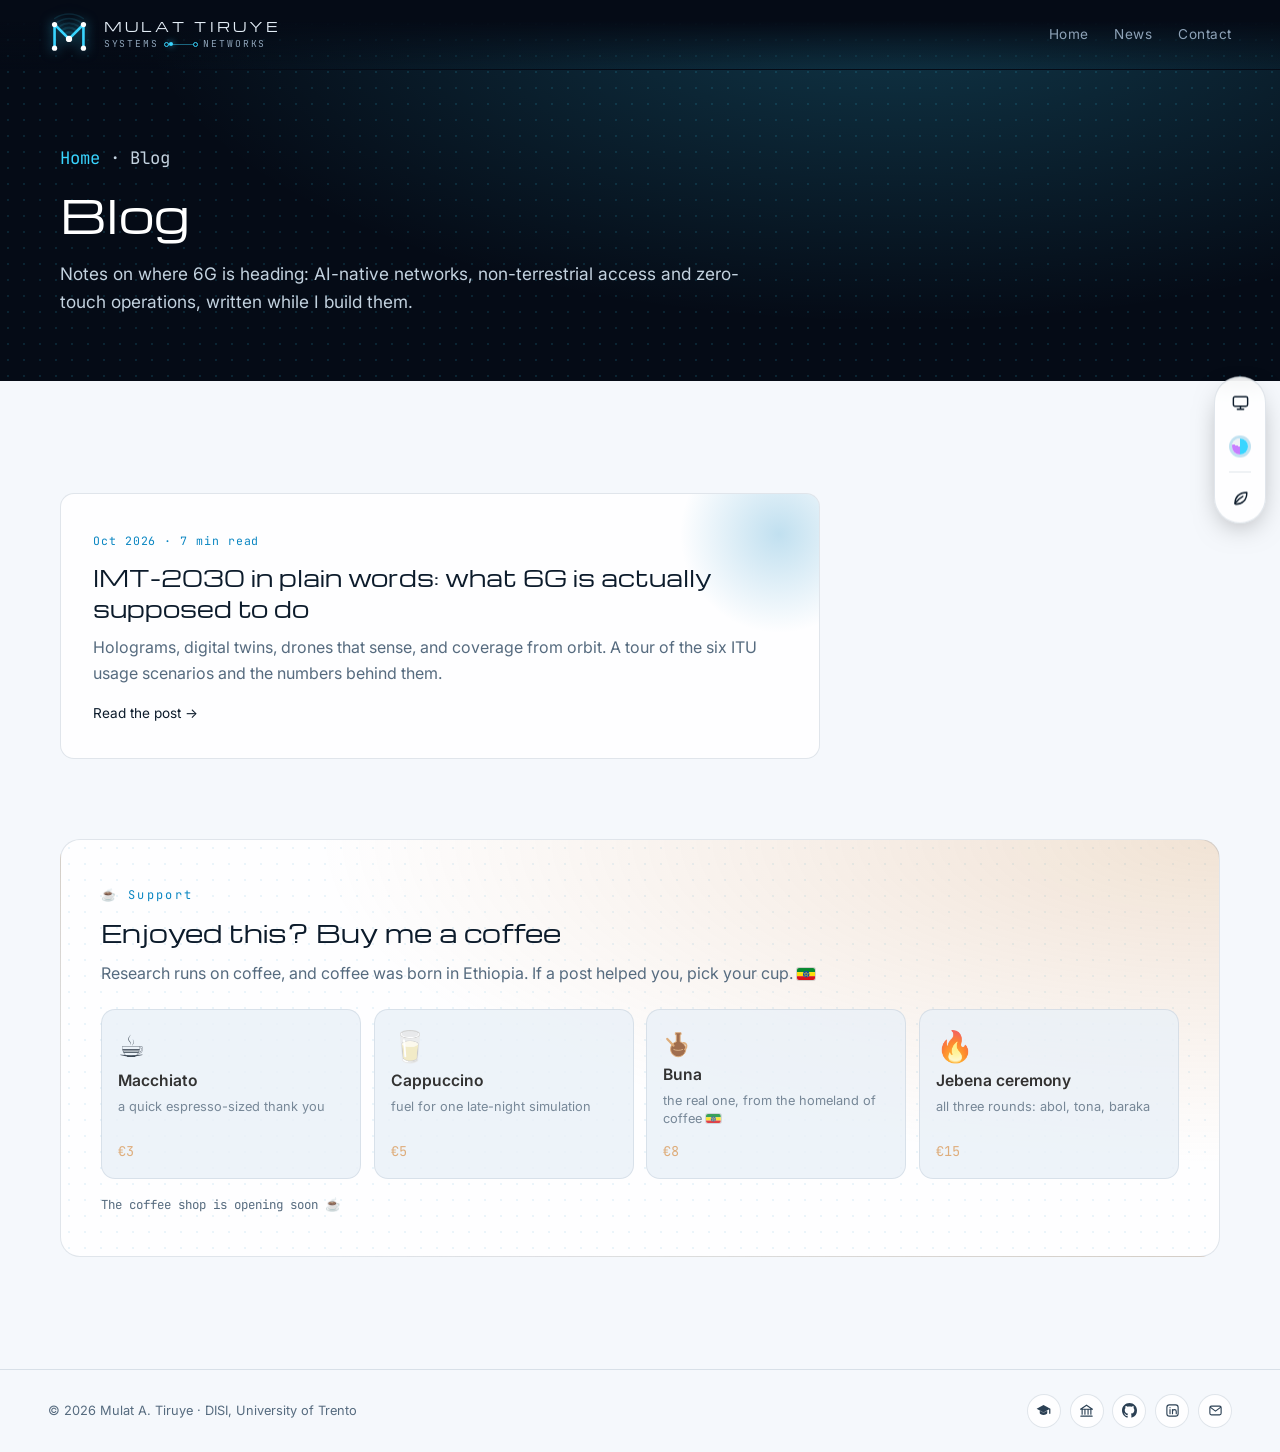
==== commit 30cec963: "Blog: Ethiopian coffee support menu and share buttons - "Buy me a coffee" section on blog pages: Mac" ====
--- a/blog/index.html
+++ b/blog/index.html
@@ -79,6 +79,16 @@
         </li>
       </ul>
     </div>
+
+  <section class="support wrap" id="support" aria-labelledby="supportTitle">
+    <div class="support-head">
+      <span class="sec-num">☕ Support</span>
+      <h2 id="supportTitle">Enjoyed this? Buy me a coffee</h2>
+      <p>Research runs on coffee, and coffee was born in Ethiopia. If a post helped you, pick your cup. <svg class="flag-et" viewBox="0 0 18 12" role="img" aria-label="Ethiopia"><rect width="18" height="4" fill="#078930"/><rect y="4" width="18" height="4" fill="#FCDD09"/><rect y="8" width="18" height="4" fill="#DA121A"/><circle cx="9" cy="6" r="3.1" fill="#0F47AF"/><path d="M9 3.9l.6 1.6h1.7l-1.4 1 .5 1.7L9 7.2 7.6 8.2l.5-1.7-1.4-1h1.7z" fill="none" stroke="#FCDD09" stroke-width=".5"/></svg></p>
+    </div>
+    <div class="coffee-menu"></div>
+    <p class="coffee-status mono"></p>
+  </section>
   </main>
 
   <footer class="foot">
@@ -107,6 +117,7 @@
   </aside>
   <div class="toast" id="toast" role="status" aria-live="polite"></div>
 
+  <script src="/support.js" defer></script>
   <script src="/ui.js" defer></script>
 </body>
 </html>
--- a/styles.css
+++ b/styles.css
@@ -28,6 +28,17 @@
   --accent-rgb: 199, 125, 255;
 }
 
+html[data-accent="mono"] {
+  --bg: #09090b;
+  --bg-2: #111114;
+  --surface: rgba(30, 30, 34, 0.6);
+  --line: rgba(255, 255, 255, 0.11);
+  --accent: #eef1f5;
+  --accent-rgb: 238, 241, 245;
+  --on-accent: #0a0a0b;
+  --glow: 0 0 22px rgba(255, 255, 255, 0.28);
+}
+
 /* light theme (hero + instrument screens stay dark via .force-dark) */
 html[data-theme="light"] {
   --bg: #f5f8fc;
@@ -61,6 +72,21 @@
 html[data-theme="light"][data-accent="violet"] .force-dark {
   --bg: #0b0716; --bg-2: #120b22; --surface: rgba(34, 18, 52, 0.6); --line: rgba(200, 140, 255, 0.15);
   --accent: #c77dff; --accent-rgb: 199, 125, 255;
+}
+
+html[data-theme="light"][data-accent="mono"] {
+  --bg: #fafafa;
+  --bg-2: #f1f1f3;
+  --line: rgba(0, 0, 0, 0.1);
+  --accent: #18181b;
+  --accent-rgb: 24, 24, 27;
+  --on-accent: #ffffff;
+  --glow: 0 0 16px rgba(0, 0, 0, 0.12);
+}
+html[data-theme="light"][data-accent="mono"] .force-dark {
+  --bg: #09090b; --bg-2: #111114; --surface: rgba(30, 30, 34, 0.6); --line: rgba(255, 255, 255, 0.11);
+  --accent: #eef1f5; --accent-rgb: 238, 241, 245; --on-accent: #0a0a0b;
+  --glow: 0 0 22px rgba(255, 255, 255, 0.28);
 }
 
 /* ================= base ================= */
@@ -300,8 +326,9 @@
 .dock button:hover::after, .dock button:focus-visible::after { opacity: 1; transform: translateY(-50%); }
 .mode-ico { display: none; }
 html[data-mode="system"] .mode-ico.system, html[data-mode="light"] .mode-ico.light, html[data-mode="dark"] .mode-ico.dark { display: block; }
-.accent-dot { width: 16px; height: 16px; border-radius: 50%; background: conic-gradient(from 200deg, #39d5ff, #c77dff, #39d5ff); box-shadow: 0 0 0 3px rgba(var(--accent-rgb), 0.25); }
-html[data-accent="violet"] .accent-dot { background: conic-gradient(from 20deg, #c77dff, #39d5ff, #c77dff); }
+.accent-dot { width: 16px; height: 16px; border-radius: 50%; background: conic-gradient(#39d5ff 0 50%, #c77dff 50% 80%, #eef1f5 80%); box-shadow: 0 0 0 3px rgba(var(--accent-rgb), 0.25); }
+html[data-accent="violet"] .accent-dot { background: conic-gradient(#c77dff 0 50%, #eef1f5 50% 80%, #39d5ff 80%); }
+html[data-accent="mono"] .accent-dot { background: conic-gradient(#eef1f5 0 50%, #39d5ff 50% 80%, #c77dff 80%); }
 #ecoBtn .leaf { transition: transform 0.4s; }
 html[data-eco="on"] #ecoBtn { color: var(--eco); background: rgba(61, 220, 132, 0.15); box-shadow: 0 0 14px rgba(61, 220, 132, 0.35); }
 html[data-eco="on"] #ecoBtn .leaf { transform: rotate(-14deg); }
@@ -315,9 +342,10 @@
   background: var(--surface); color: var(--text); border: 1px solid var(--line);
   backdrop-filter: blur(12px); -webkit-backdrop-filter: blur(12px);
   font-size: 0.88rem; box-shadow: 0 16px 40px -16px rgba(0, 0, 0, 0.6);
-  transition: transform 0.35s cubic-bezier(.2, .9, .3, 1.3);
-}
-.toast.show { transform: translate(-50%, 0); }
+  transition: transform 0.35s cubic-bezier(.2, .9, .3, 1.3), opacity 0.25s, visibility 0.35s;
+}
+.toast { opacity: 0; visibility: hidden; }
+.toast.show { transform: translate(-50%, 0); opacity: 1; visibility: visible; }
 .toast button { border: 0; border-radius: 99px; padding: 0.3rem 0.8rem; background: var(--eco); color: #04160b; font: 600 0.78rem var(--sans); cursor: pointer; }
 
 /* reveal */
@@ -362,9 +390,10 @@
 .ruler path { stroke: rgba(var(--accent-rgb), 0.35); stroke-width: 1; fill: none; }
 .ruler text { fill: rgba(var(--accent-rgb), 0.6); font-size: 11px; }
 .orbit { fill: none; stroke: rgba(var(--accent-rgb), 0.25); stroke-width: 1.2; stroke-dasharray: 2 8; }
-.orbiter { transform-box: view-box; transform-origin: 800px 1700px; animation: orbit 70s linear infinite; }
+.orbiter { transform-box: view-box; transform-origin: 800px 1830px; animation: orbit 70s linear infinite; }
 .orbiter.late { animation-delay: -35s; }
-@keyframes orbit { from { transform: rotate(-34deg); } to { transform: rotate(34deg); } }
+@keyframes orbit { /* fade in/out at the horizon so satellites never cross the HAPS */
+  0% { transform: rotate(-28deg); opacity: 0; } 25%, 75% { opacity: 1; } 100% { transform: rotate(28deg); opacity: 0; } }
 .st-body rect, .st-body circle { fill: rgba(var(--accent-rgb), 0.18); stroke: currentColor; stroke-width: 1.4; }
 .st-body path, .hp-cells { stroke: currentColor; stroke-width: 1; fill: none; opacity: 0.7; }
 .links path { fill: none; stroke: currentColor; stroke-width: 1.4; stroke-dasharray: 3 9; opacity: 0.6; animation: flow 1.4s linear infinite; }
@@ -502,3 +531,170 @@
   .foot { justify-content: center; text-align: center; }
 }
 html[data-eco="on"] .nav.scrolled { background: var(--bg); }
+
+/* ================= life: hobbies + gallery ================= */
+.hobbies { list-style: none; display: flex; flex-wrap: wrap; gap: 0.5rem; padding: 0; margin: 0 0 1.5rem; }
+.hobbies li { padding: 0.45rem 0.9rem; border-radius: 99px; border: 1px solid var(--line); background: var(--surface); font-size: 0.88rem; color: var(--text-2); }
+.filters { display: flex; flex-wrap: wrap; gap: 0.4rem; margin: 0 0 1.4rem; }
+.filters[hidden] { display: none; }
+.filters button {
+  border: 1px solid var(--line); background: transparent; color: var(--muted); cursor: pointer;
+  padding: 0.4rem 0.95rem; border-radius: 99px; font: 500 0.78rem var(--mono); letter-spacing: 0.04em; transition: 0.2s;
+}
+.filters button:hover { color: var(--text); border-color: rgba(var(--accent-rgb), 0.5); }
+.filters button[aria-selected="true"] { background: var(--accent); border-color: var(--accent); color: var(--on-accent); }
+.gallery { columns: 3 260px; column-gap: 1rem; }
+.tile {
+  position: relative; margin: 0 0 1rem; break-inside: avoid; border-radius: var(--radius); overflow: hidden;
+  border: 1px solid var(--line); background: var(--surface); cursor: zoom-in; isolation: isolate;
+}
+.tile img { display: block; width: 100%; height: auto; transition: transform 0.6s cubic-bezier(.2, .7, .2, 1); }
+.tile:hover img, .tile:focus-visible img { transform: scale(1.05); }
+.tile:focus-visible { outline: 2px solid var(--accent); outline-offset: 3px; }
+.tile figcaption {
+  position: absolute; inset: auto 0 0 0; padding: 2.2rem 1rem 0.9rem; color: #fff; font-weight: 500; font-size: 0.92rem;
+  background: linear-gradient(transparent, rgba(0, 0, 0, 0.78));
+  opacity: 0; transform: translateY(8px); transition: 0.3s;
+}
+.tile figcaption small, .lightbox figcaption small { display: block; font: 400 0.7rem var(--mono); letter-spacing: 0.05em; color: rgba(255, 255, 255, 0.7); margin-top: 0.2rem; }
+.tile:hover figcaption, .tile:focus-visible figcaption { opacity: 1; transform: none; }
+@media (hover: none) { .tile figcaption { opacity: 1; transform: none; } }
+.soon-tile { cursor: default; aspect-ratio: 4 / 3; display: grid; place-items: center; border-style: dashed; border-color: rgba(var(--accent-rgb), 0.3);
+  background: radial-gradient(circle at 30% 20%, rgba(var(--accent-rgb), 0.14), transparent 60%),
+    repeating-linear-gradient(135deg, transparent 0 14px, rgba(var(--accent-rgb), 0.035) 14px 28px), var(--surface); }
+.soon-tile.tall { aspect-ratio: 3 / 4; }
+.soon-ico { font-size: 2.4rem; filter: grayscale(0.2); transition: transform 0.4s; }
+.soon-tile:hover .soon-ico { transform: scale(1.15) rotate(-6deg); }
+.soon-tile figcaption { opacity: 1; transform: none; background: none; color: var(--text); text-align: center; padding-bottom: 1.1rem; }
+.soon-tile figcaption small { color: var(--muted); }
+
+.lightbox {
+  width: 100vw; height: 100vh; max-width: none; max-height: none; margin: 0; padding: 0; border: 0;
+  background: rgba(3, 7, 14, 0.94); color: #fff; display: none; place-items: center;
+}
+.lightbox[open] { display: grid; animation: lbIn 0.25s ease-out; }
+.lightbox::backdrop { background: transparent; }
+@keyframes lbIn { from { opacity: 0; } }
+.lightbox figure { margin: 0; max-width: min(92vw, 1400px); text-align: center; }
+.lightbox img { max-width: 100%; max-height: 82vh; border-radius: 12px; box-shadow: 0 30px 80px -20px rgba(0, 0, 0, 0.8); }
+.lightbox figcaption { margin-top: 0.9rem; font-weight: 500; }
+.lb-close, .lb-nav {
+  position: fixed; z-index: 2; display: grid; place-items: center; width: 48px; height: 48px; border-radius: 50%;
+  border: 1px solid rgba(255, 255, 255, 0.2); background: rgba(255, 255, 255, 0.08); color: #fff; font-size: 1.6rem; cursor: pointer;
+  backdrop-filter: blur(8px); transition: 0.2s;
+}
+.lb-close { top: 18px; right: 18px; font-size: 1.1rem; }
+.lb-nav { top: 50%; transform: translateY(-50%); }
+.lb-nav.prev { left: 18px; } .lb-nav.next { right: 18px; }
+.lb-close:hover, .lb-nav:hover { background: rgba(var(--accent-rgb), 0.3); border-color: var(--accent); }
+@media (max-width: 600px) { .lb-nav { top: auto; bottom: 22px; transform: none; } .lb-nav.prev { left: calc(50% - 60px); } .lb-nav.next { right: calc(50% - 60px); } }
+
+/* pause the sky scene while it is off screen (saves CPU/GPU and battery) */
+.sky.paused *, .sky.paused { animation-play-state: paused !important; }
+
+/* ================= hero scene layout: edge-pinned side layers ================= */
+.sky-side { inset: auto; top: auto; bottom: 0; height: 100%; width: auto; aspect-ratio: 520 / 900; max-width: 34vw; }
+.sky-side.left { left: 0; }
+.sky-side.right { right: 0; }
+.hero::after { /* soft horizon glow behind the towers */
+  content: ""; position: absolute; left: 0; right: 0; bottom: 0; height: 16%; z-index: 1; pointer-events: none;
+  background: linear-gradient(transparent, rgba(var(--accent-rgb), 0.14));
+}
+@media (max-aspect-ratio: 23/20) { /* portrait / phones: keep the scene low and small */
+  .sky-side { height: 40%; max-width: 46vw; opacity: 0.85; }
+  .sky-side .ruler, .sky-side .float.slow, .sky-side .tag, .sky-side.left .links { display: none; }
+}
+
+/* ================= light theme: AI-RAN style hero ================= */
+/* deep teal sky over white page, joined by a fade band (like the AI-RAN covers) */
+html[data-theme="light"] { --hero-top: #04202f; --hero-bottom: #0f6283; }
+html[data-theme="light"][data-accent="violet"] { --hero-top: #170a2c; --hero-bottom: #55298a; }
+html[data-theme="light"][data-accent="mono"] { --hero-top: #0e0e11; --hero-bottom: #4a4b52; }
+html[data-theme="light"] .hero {
+  background:
+    radial-gradient(ellipse at 50% 35%, rgba(var(--accent-rgb), 0.22), transparent 60%),
+    linear-gradient(180deg, var(--hero-top), var(--hero-bottom));
+}
+html[data-theme="light"] .hero::after { background: linear-gradient(transparent, rgba(255, 255, 255, 0.12)); }
+.hero-fade { display: none; }
+html[data-theme="light"] .hero-fade {
+  display: block; height: clamp(70px, 12vh, 140px); margin-bottom: calc(-1 * clamp(70px, 12vh, 140px));
+  position: relative; z-index: 1; pointer-events: none;
+  background: linear-gradient(var(--hero-bottom), var(--bg));
+}
+
+/* ================= 6G delivers (hero, left of the tower) ================= */
+.g6stack text { font-family: var(--mono); font-size: 12px; }
+.b6g { fill: var(--accent); filter: drop-shadow(0 0 8px rgba(var(--accent-rgb), 0.8)); }
+.sky .g6stack .b6g-t { font-family: var(--display) !important; font-size: 15px !important; fill: var(--on-accent); text-anchor: middle; }
+.g6 { pointer-events: auto; cursor: pointer; transform-box: fill-box; transform-origin: center; animation: g6pulse 16s ease-in-out infinite; }
+.g6:hover .b6g { filter: drop-shadow(0 0 14px rgba(var(--accent-rgb), 1)); }
+@keyframes g6pulse { 0%, 52%, 62%, 100% { transform: none; } 55% { transform: translateY(2px) rotate(-8deg); } 58% { transform: translateY(-2px) rotate(6deg); } }
+.sky .chev text { fill: currentColor; font-size: 18px !important; font-weight: 700; opacity: 0.15; animation: chev 1.2s linear infinite; }
+.chev text:nth-child(2) { animation-delay: 0.15s; } .chev text:nth-child(3) { animation-delay: 0.3s; } .chev text:nth-child(4) { animation-delay: 0.45s; }
+@keyframes chev { 30% { opacity: 1; } 70%, 100% { opacity: 0.15; } }
+.bracket { fill: none; stroke: rgba(var(--accent-rgb), 0.55); stroke-width: 1.4; }
+.chips rect { fill: rgba(var(--accent-rgb), 0.08); stroke: rgba(var(--accent-rgb), 0.45); stroke-width: 1.2; animation: chip 4.8s ease-in-out infinite; }
+.sky .chips text { fill: var(--text); }
+.chips g:nth-child(2) rect { animation-delay: 1.2s; } .chips g:nth-child(3) rect { animation-delay: 2.4s; } .chips g:nth-child(4) rect { animation-delay: 3.6s; }
+@keyframes chip { 0%, 30%, 100% { fill: rgba(var(--accent-rgb), 0.08); stroke: rgba(var(--accent-rgb), 0.45); } 12% { fill: rgba(var(--accent-rgb), 0.35); stroke: var(--accent); } }
+/* 5G: sits, gets kicked into the sky, sneaks back */
+.b5g { fill: rgba(142, 163, 184, 0.22); stroke: rgba(142, 163, 184, 0.7); stroke-width: 1.2; }
+.sky .g6stack .b5g-t { fill: #b9c6d3; text-anchor: middle; font-size: 13px !important; }
+.kick5g { animation: kick5g 16s cubic-bezier(.3, .6, .4, 1) infinite; }
+@keyframes kick5g { /* flight path: up and away, then sneak back */
+  0%, 56% { transform: none; opacity: 1; }
+  60% { transform: translate(-60px, -160px); opacity: 1; }
+  68% { transform: translate(-190px, -460px); opacity: 0; }
+  90% { transform: translate(0, 40px); opacity: 0; }
+  96%, 100% { transform: none; opacity: 1; }
+}
+.spin5g { transform-box: fill-box; transform-origin: center; animation: spin5g 16s cubic-bezier(.3, .6, .4, 1) infinite; }
+@keyframes spin5g { 0%, 56% { transform: none; } 68% { transform: rotate(-720deg); } 69%, 100% { transform: none; } }
+.sky .g6stack .bye5g, .sky .g6stack .thanks5g { fill: var(--text); opacity: 0; }
+.bye5g { animation: bye5g 16s linear infinite; }
+@keyframes bye5g { 0%, 56% { opacity: 0; } 58%, 64% { opacity: 1; } 68%, 100% { opacity: 0; } }
+.thanks5g { text-anchor: middle; animation: thanks5g 16s linear infinite; }
+@keyframes thanks5g { 0%, 46% { opacity: 0; } 49%, 60% { opacity: 1; } 64%, 100% { opacity: 0; } }
+@media (max-aspect-ratio: 23/20) { .sky-side .g6stack { display: none; } }
+@media (prefers-reduced-motion: reduce) { .g6, .chev text, .chips rect, .kick5g, .spin5g, .bye5g, .thanks5g { animation: none; } }
+/* let clicks reach the 6G badge through the empty parts of the hero text box */
+.hero-inner { pointer-events: none; }
+.hero-inner > * { pointer-events: auto; }
+
+/* ================= blog: share bar ================= */
+.share { display: flex; flex-wrap: wrap; align-items: center; gap: 0.5rem; margin-top: 2.5rem; }
+.share .mono { margin-right: 0.3rem; }
+.share a, .share button {
+  display: inline-flex; align-items: center; gap: 0.4rem; padding: 0.45rem 0.9rem; border-radius: 99px; cursor: pointer;
+  border: 1px solid var(--line); background: var(--surface); color: var(--text); font: 500 0.82rem var(--sans); transition: 0.2s;
+}
+.share a:hover, .share button:hover { border-color: var(--accent); color: var(--accent); text-decoration: none; }
+.share svg { width: 15px; height: 15px; fill: none; stroke: currentColor; stroke-width: 1.8; }
+
+/* ================= blog: Ethiopian coffee menu ================= */
+.support { margin-top: clamp(3rem, 7vw, 5rem); padding: clamp(1.5rem, 4vw, 2.5rem); border-radius: 20px; border: 1px solid var(--line);
+  background:
+    radial-gradient(ellipse at 100% 0%, rgba(196, 128, 64, 0.22), transparent 55%),
+    radial-gradient(circle, rgba(var(--accent-rgb), 0.08) 1px, transparent 1.5px) 0 0 / 16px 16px, var(--surface); }
+.support-head h2 { font-family: var(--display); font-weight: 400; font-size: clamp(1.15rem, 2.6vw, 1.5rem); margin: 0.4rem 0 0.5rem; }
+.support-head p { color: var(--muted); margin: 0 0 1.4rem; }
+.coffee-menu { display: grid; grid-template-columns: repeat(auto-fit, minmax(170px, 1fr)); gap: 0.8rem; }
+.coffee {
+  position: relative; display: flex; flex-direction: column; gap: 0.25rem; padding: 1.1rem 1rem 1rem; border-radius: 14px;
+  border: 1px solid var(--line); background: var(--bg-2); color: var(--text); transition: transform 0.25s, border-color 0.25s, box-shadow 0.25s;
+}
+a.coffee[href]:hover { text-decoration: none; transform: translateY(-4px); border-color: #c48040; box-shadow: 0 14px 30px -14px rgba(196, 128, 64, 0.6); }
+.coffee[aria-disabled="true"] { cursor: default; opacity: 0.8; }
+.coffee b { font-size: 0.98rem; }
+.coffee .note { font-size: 0.8rem; color: var(--muted); line-height: 1.4; }
+.coffee .price { margin-top: auto; padding-top: 0.5rem; font-family: var(--mono); font-size: 0.85rem; color: #d79a5c; }
+.cup { position: relative; font-size: 1.9rem; width: fit-content; line-height: 1.2; }
+.cup i { position: absolute; bottom: 85%; width: 3px; height: 12px; border-radius: 3px; background: rgba(215, 154, 92, 0.6); opacity: 0; }
+.cup i:nth-child(1) { left: 30%; } .cup i:nth-child(2) { left: 50%; } .cup i:nth-child(3) { left: 70%; }
+.coffee:hover .cup i { animation: steam 1.6s ease-out infinite; }
+.coffee:hover .cup i:nth-child(2) { animation-delay: 0.3s; } .coffee:hover .cup i:nth-child(3) { animation-delay: 0.6s; }
+@keyframes steam { 0% { opacity: 0; transform: translateY(4px) scaleY(0.6); } 40% { opacity: 1; } 100% { opacity: 0; transform: translateY(-12px) scaleY(1.2); } }
+.coffee-status { margin: 1rem 0 0; }
+.jebena { width: 1.9rem; height: 1.9rem; display: block; }
+.flag-et { width: 1.15em; height: 0.77em; vertical-align: -0.05em; border-radius: 2px; box-shadow: 0 0 0 1px rgba(0, 0, 0, 0.15); }
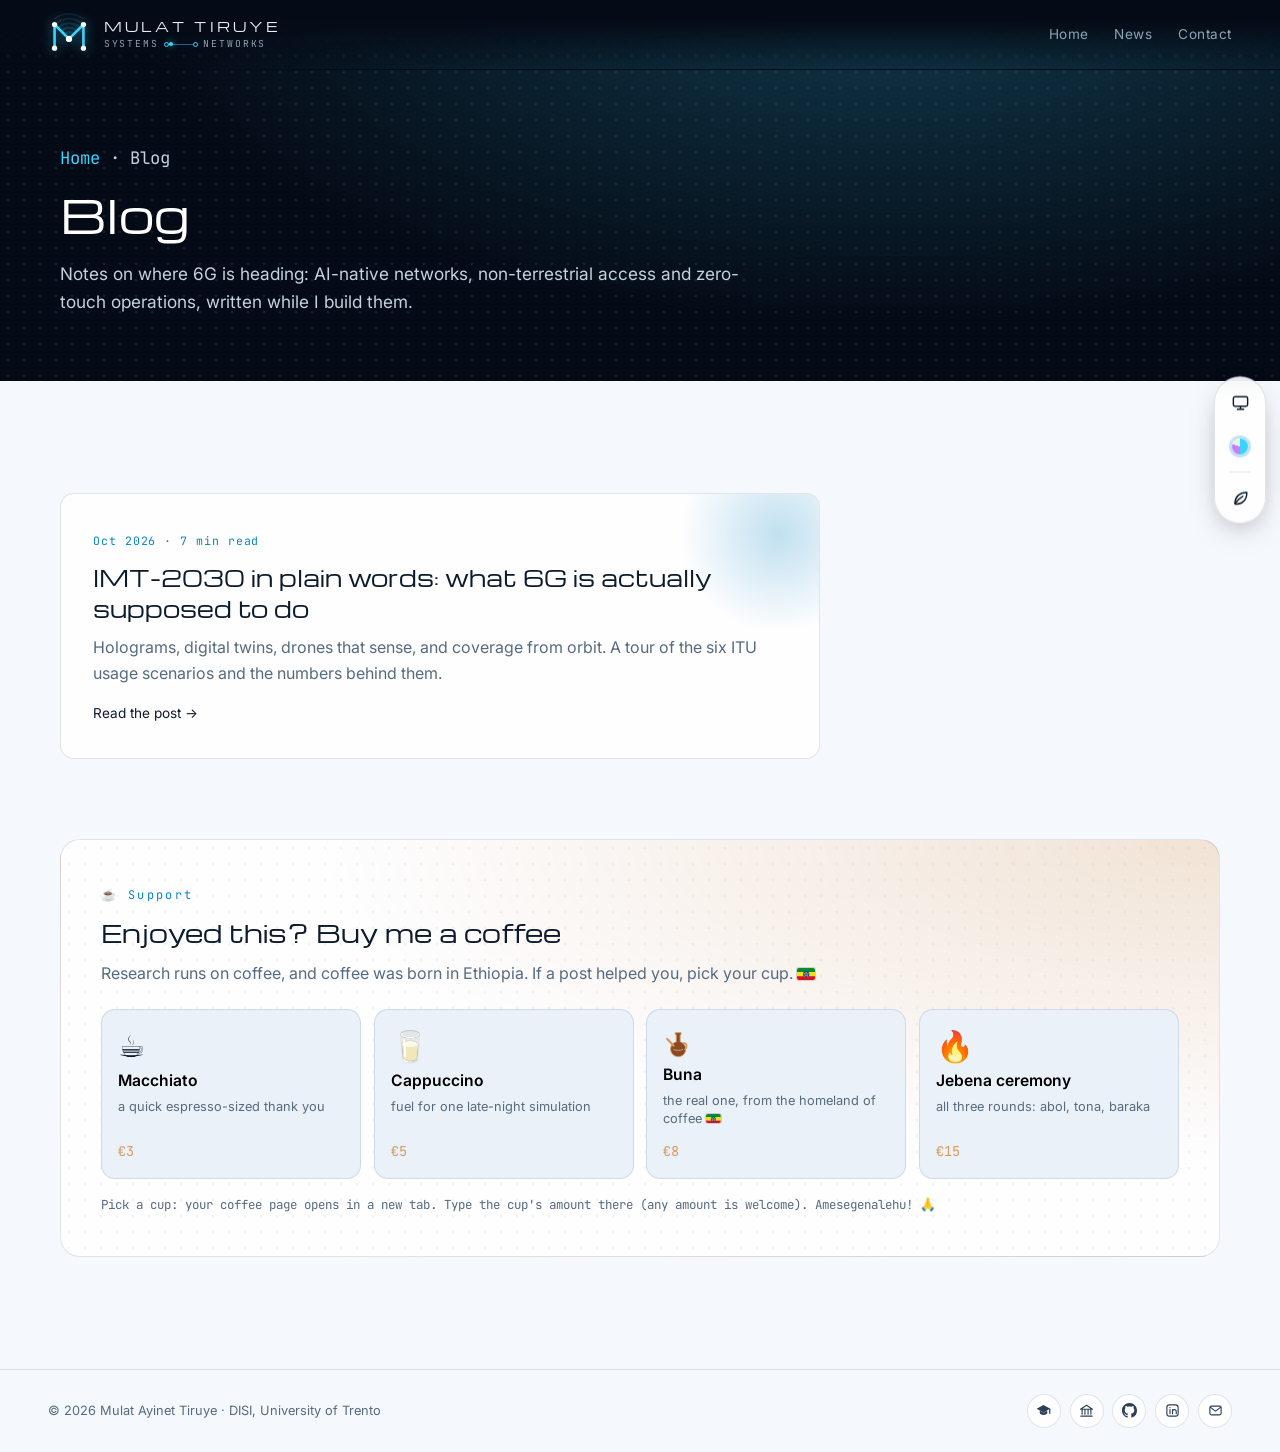
==== commit 38117bad: "SEO: canonical/OG on new domain, full name "Mulat Ayinet Tiruye" - canonical, og:url, og:image and J" ====
--- a/blog/index.html
+++ b/blog/index.html
@@ -3,13 +3,17 @@
 <head>
   <meta charset="utf-8" />
   <meta name="viewport" content="width=device-width, initial-scale=1" />
-  <title>Blog · Mulat A. Tiruye</title>
-  <meta name="description" content="Notes on 6G, AI-native networks and zero-touch orchestration by Mulat A. Tiruye." />
-  <meta name="author" content="Mulat A. Tiruye" />
+  <title>Blog · Mulat Ayinet Tiruye</title>
+  <meta name="description" content="Notes on 6G, AI-native networks and zero-touch orchestration by Mulat Ayinet Tiruye." />
+  <meta name="author" content="Mulat Ayinet Tiruye" />
+  <link rel="canonical" href="https://www.mulattiruye.com/blog/" />
+  <meta property="og:url" content="https://www.mulattiruye.com/blog/" />
+  <meta property="og:title" content="Blog · Mulat Ayinet Tiruye" />
+  <meta property="og:site_name" content="Mulat Ayinet Tiruye" />
   <meta name="theme-color" content="#050b16" />
   <link rel="icon" type="image/svg+xml" href="/assets/logo.svg" />
   <link rel="apple-touch-icon" href="/assets/apple-touch-icon.png" />
-  <meta property="og:image" content="https://matcompute.vercel.app/assets/og.png" />
+  <meta property="og:image" content="https://www.mulattiruye.com/assets/og.png" />
   <meta name="twitter:card" content="summary_large_image" />
   <link rel="preconnect" href="https://fonts.googleapis.com" />
   <link rel="preconnect" href="https://fonts.gstatic.com" crossorigin />
@@ -34,7 +38,7 @@
     <symbol id="i-mail" viewBox="0 0 24 24"><rect x="3" y="5" width="18" height="14" rx="2.5"/><path d="m4 7 8 6 8-6"/></symbol>
   </svg>
   <header class="nav force-dark" id="nav">
-    <a class="brand" href="/" aria-label="Mulat A. Tiruye, home">
+    <a class="brand" href="/" aria-label="Mulat Ayinet Tiruye, home">
       <svg class="logo" viewBox="0 0 32 32" aria-hidden="true">
         <g fill="none" stroke="currentColor" stroke-linecap="round" stroke-linejoin="round">
           <path class="logo-m" stroke-width="2" d="M5 26V8l11 11L27 8v18"/>
@@ -92,7 +96,7 @@
   </main>
 
   <footer class="foot">
-    <span>© <span id="year"></span> Mulat A. Tiruye · DISI, University of Trento</span>
+    <span>© <span id="year"></span> Mulat Ayinet Tiruye · DISI, University of Trento</span>
     <span class="eco-badge">🌱 Eco mode: fewer pixels, less power</span>
     <ul class="social foot-social" aria-label="Profiles">
         <li><a href="https://scholar.google.com/citations?user=xhxqo1QAAAAJ&amp;hl=en" target="_blank" rel="noopener" aria-label="Google Scholar" data-tip="Google Scholar"><svg><use href="#i-scholar"/></svg></a></li>
